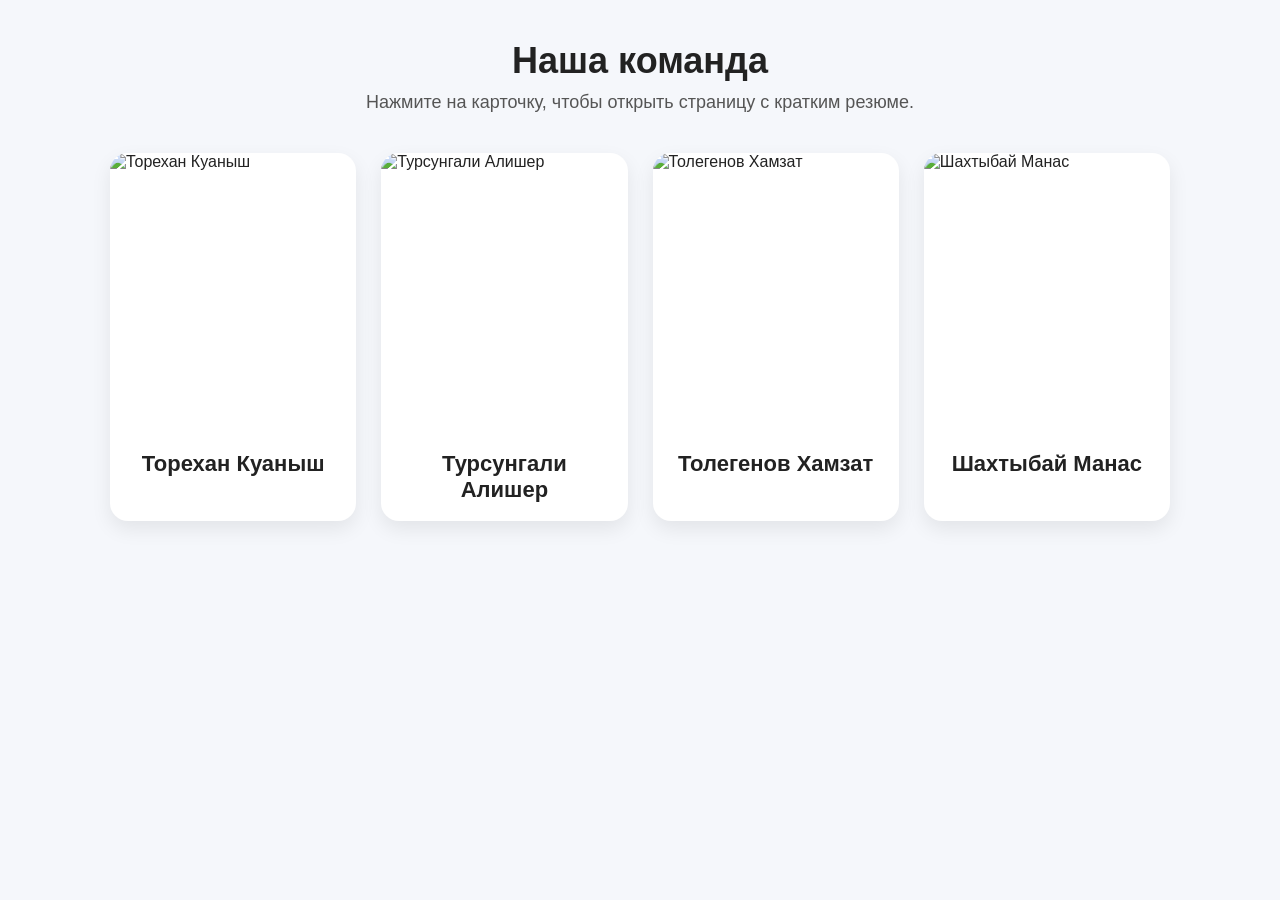
==== index.html @ a9603782 "Add team profile website pages. Create the main team page, individual resume pages, and separate exp" ====
<!DOCTYPE html>
<html lang="ru">
<head>
    <meta charset="UTF-8">
    <meta name="viewport" content="width=device-width, initial-scale=1.0">
    <title>Наша команда</title>
    <link rel="stylesheet" href="style.css">
</head>
<body>
    <header class="page-header">
        <h1>Наша команда</h1>
        <p>Нажмите на карточку, чтобы открыть страницу с кратким резюме.</p>
    </header>
    <main class="container">
        <section class="card-grid">
            <a class="person-card" href="torehan.html">
                <img
                    src="https://coresg-normal.trae.ai/api/ide/v1/text_to_image?prompt=professional%20studio%20portrait%20of%20a%20young%20man%2C%20neutral%20background%2C%20soft%20light%2C%20business%20casual%2C%20realistic%20photo&image_size=portrait_4_3"
                    alt="Торехан Куаныш">
                <h2>Торехан Куаныш</h2>
            </a>
            <a class="person-card" href="tursungali.html">
                <img
                    src="https://coresg-normal.trae.ai/api/ide/v1/text_to_image?prompt=realistic%20portrait%20of%20a%20young%20man%20in%20a%20dark%20shirt%2C%20clean%20background%2C%20soft%20studio%20lighting&image_size=portrait_4_3"
                    alt="Турсунгали Алишер">
                <h2>Турсунгали Алишер</h2>
            </a>
            <a class="person-card" href="tolegenov.html">
                <img
                    src="https://coresg-normal.trae.ai/api/ide/v1/text_to_image?prompt=realistic%20portrait%20photo%20of%20a%20young%20man%20in%20business%20casual%2C%20light%20background%2C%20soft%20natural%20light&image_size=portrait_4_3"
                    alt="Толегенов Хамзат">
                <h2>Толегенов Хамзат</h2>
            </a>
            <a class="person-card" href="shakhtybay.html">
                <img
                    src="https://coresg-normal.trae.ai/api/ide/v1/text_to_image?prompt=professional%20portrait%20of%20a%20young%20man%2C%20friendly%20look%2C%20simple%20background%2C%20realistic%20style&image_size=portrait_4_3"
                    alt="Шахтыбай Манас">
                <h2>Шахтыбай Манас</h2>
            </a>
        </section>
    </main>
</body>
</html>
---- style.css ----
body {
    margin: 0;
    padding: 0;
    font-family: Arial, sans-serif;
    background-color: #f5f7fb;
    color: #222222;
}
* {
    box-sizing: border-box;
}
.page-header {
    text-align: center;
    padding: 40px 20px 20px;
}
.page-header h1 {
    margin: 0 0 10px;
    font-size: 36px;
}
.page-header p {
    margin: 0;
    color: #555555;
    font-size: 18px;
}
.container {
    max-width: 1100px;
    margin: 0 auto;
    padding: 20px;
}
.card-grid {
    display: grid;
    grid-template-columns: repeat(auto-fit, minmax(220px, 1fr));
    gap: 25px;
}
.person-card {
    color: inherit;
    text-decoration: none;
    background-color: #ffffff;
    border-radius: 18px;
    overflow: hidden;
    box-shadow: 0 8px 20px rgba(0, 0, 0, 0.08);
    transition: transform 0.2s ease, box-shadow 0.2s ease;
}
.person-card:hover {
    transform: translateY(-4px);
    box-shadow: 0 12px 24px rgba(0, 0, 0, 0.12);
}
.person-card img {
    width: 100%;
    height: 280px;
    object-fit: cover;
    display: block;
}
.person-card h2 {
    padding: 18px;
    margin: 0;
    font-size: 22px;
    text-align: center;
}
.resume-card {
    max-width: 760px;
    margin: 40px auto;
    background-color: #ffffff;
    border-radius: 20px;
    padding: 30px;
    box-shadow: 0 10px 24px rgba(0, 0, 0, 0.08);
}
.resume-header {
    text-align: center;
    margin-bottom: 30px;
}
.resume-photo {
    width: 220px;
    height: 220px;
    object-fit: cover;
    border-radius: 20px;
    box-shadow: 0 8px 18px rgba(0, 0, 0, 0.12);
}
.resume-header h1 {
    margin: 20px 0 10px;
    font-size: 34px;
}
.resume-section {
    margin-bottom: 20px;
}
.resume-section h2 {
    margin-bottom: 10px;
    color: #1f4fbf;
}
.resume-section ul {
    padding-left: 20px;
    margin: 0;
}
.resume-section p,
.resume-section li {
    line-height: 1.6;
}
.back-link {
    display: inline-block;
    padding: 12px 20px;
    background-color: #1f4fbf;
    color: #ffffff;
    text-decoration: none;
    border-radius: 10px;
    transition: background-color 0.2s ease;
}
.back-link:hover {
    background-color: #173d93;
}
@media (max-width: 600px) {
    .resume-card {
        padding: 20px;
    }
    .resume-header h1 {
        font-size: 28px;
    }
    .resume-photo {
        width: 180px;
        height: 180px;
    }
}
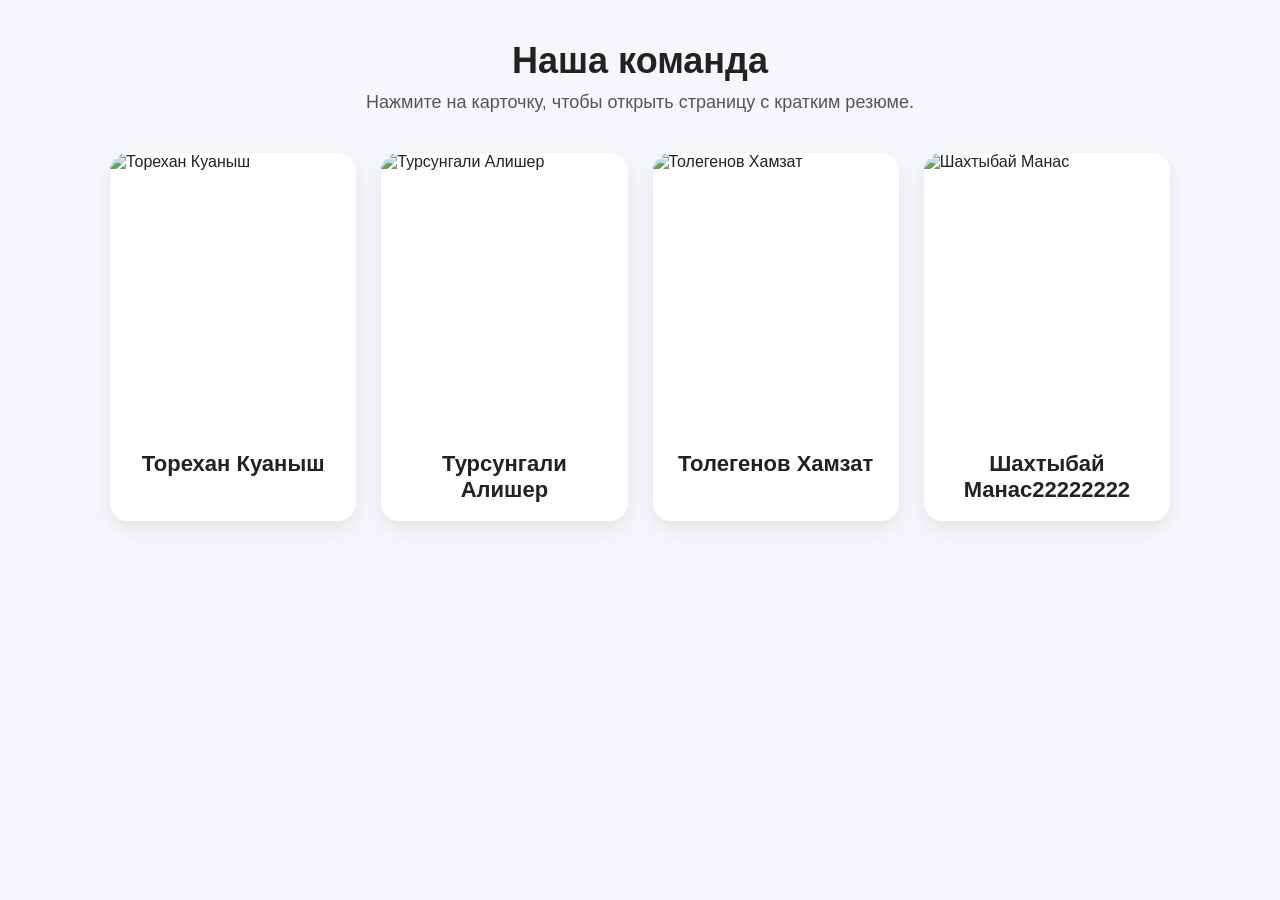
==== commit fa865894: "фйфй" ====
--- a/index.html
+++ b/index.html
@@ -35,7 +35,7 @@
                 <img
                     src="https://coresg-normal.trae.ai/api/ide/v1/text_to_image?prompt=professional%20portrait%20of%20a%20young%20man%2C%20friendly%20look%2C%20simple%20background%2C%20realistic%20style&image_size=portrait_4_3"
                     alt="Шахтыбай Манас">
-                <h2>Шахтыбай Манас</h2>
+                <h2>Шахтыбай Манас22222222</h2>
             </a>
         </section>
     </main>
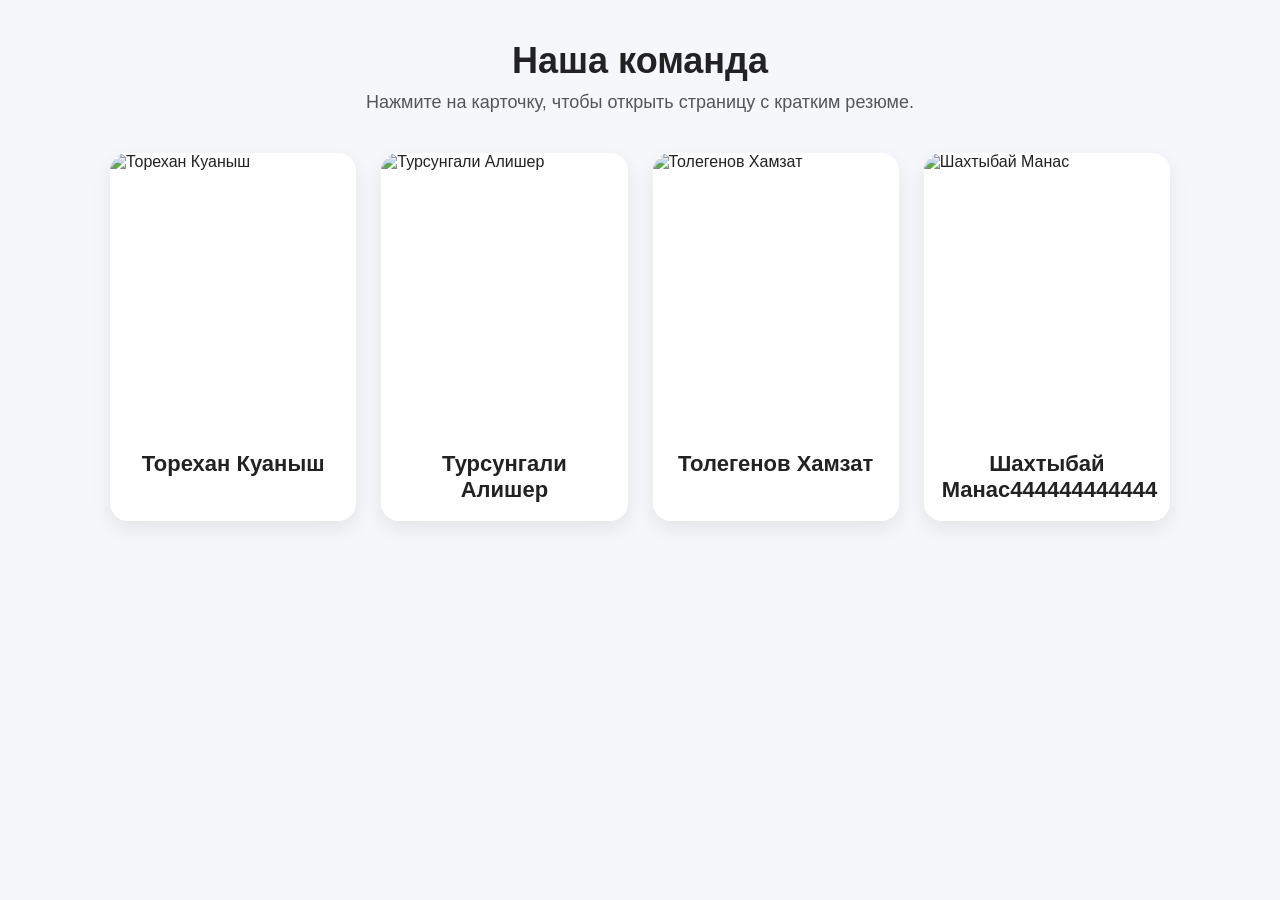
==== commit 77c293a8: "1212" ====
--- a/index.html
+++ b/index.html
@@ -35,7 +35,7 @@
                 <img
                     src="https://coresg-normal.trae.ai/api/ide/v1/text_to_image?prompt=professional%20portrait%20of%20a%20young%20man%2C%20friendly%20look%2C%20simple%20background%2C%20realistic%20style&image_size=portrait_4_3"
                     alt="Шахтыбай Манас">
-                <h2>Шахтыбай Манас22222222</h2>
+                <h2>Шахтыбай Манас444444444444</h2>
             </a>
         </section>
     </main>
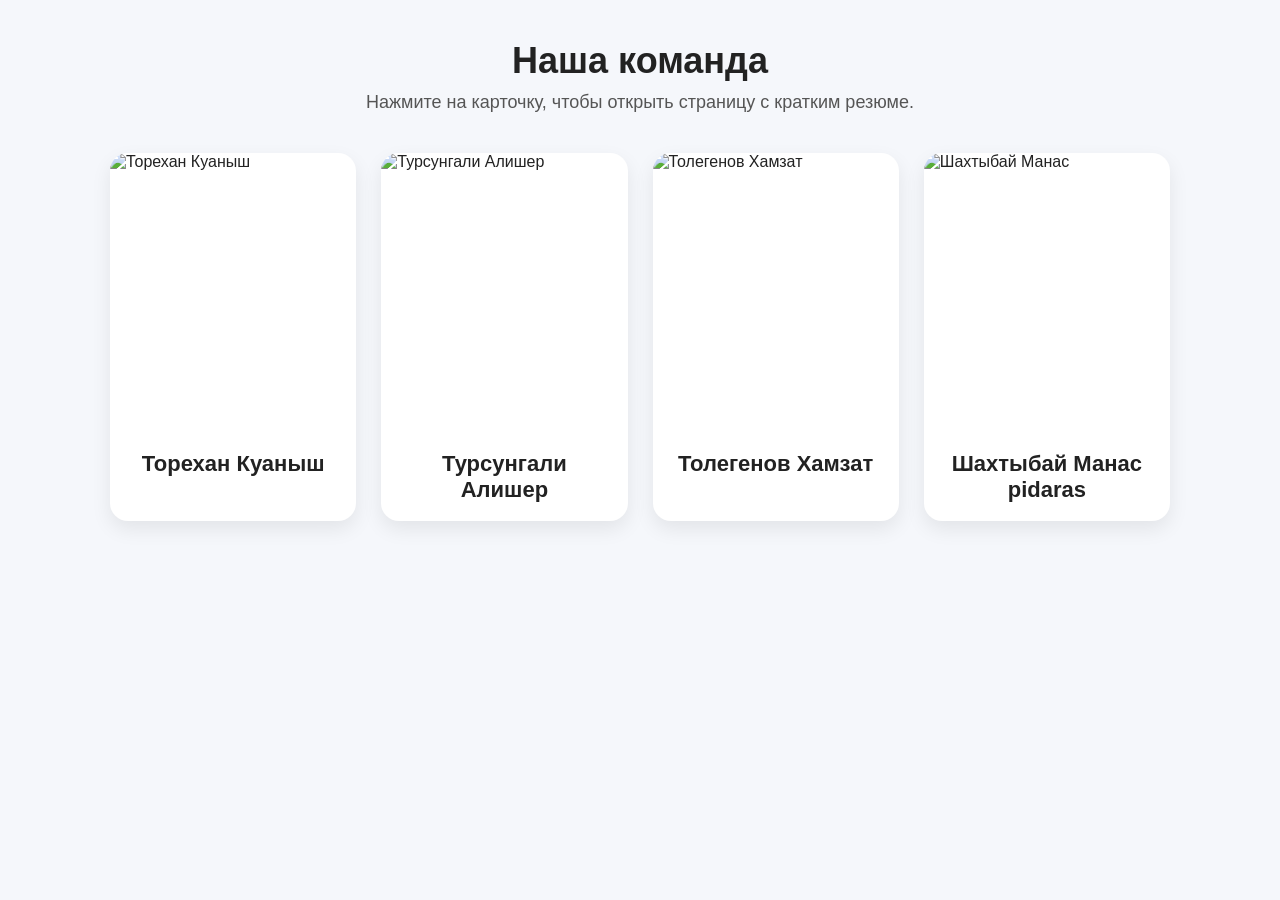
==== commit 85e9a53f: "pid" ====
--- a/index.html
+++ b/index.html
@@ -35,7 +35,7 @@
                 <img
                     src="https://coresg-normal.trae.ai/api/ide/v1/text_to_image?prompt=professional%20portrait%20of%20a%20young%20man%2C%20friendly%20look%2C%20simple%20background%2C%20realistic%20style&image_size=portrait_4_3"
                     alt="Шахтыбай Манас">
-                <h2>Шахтыбай Манас444444444444</h2>
+                <h2>Шахтыбай Манас pidaras</h2>
             </a>
         </section>
     </main>
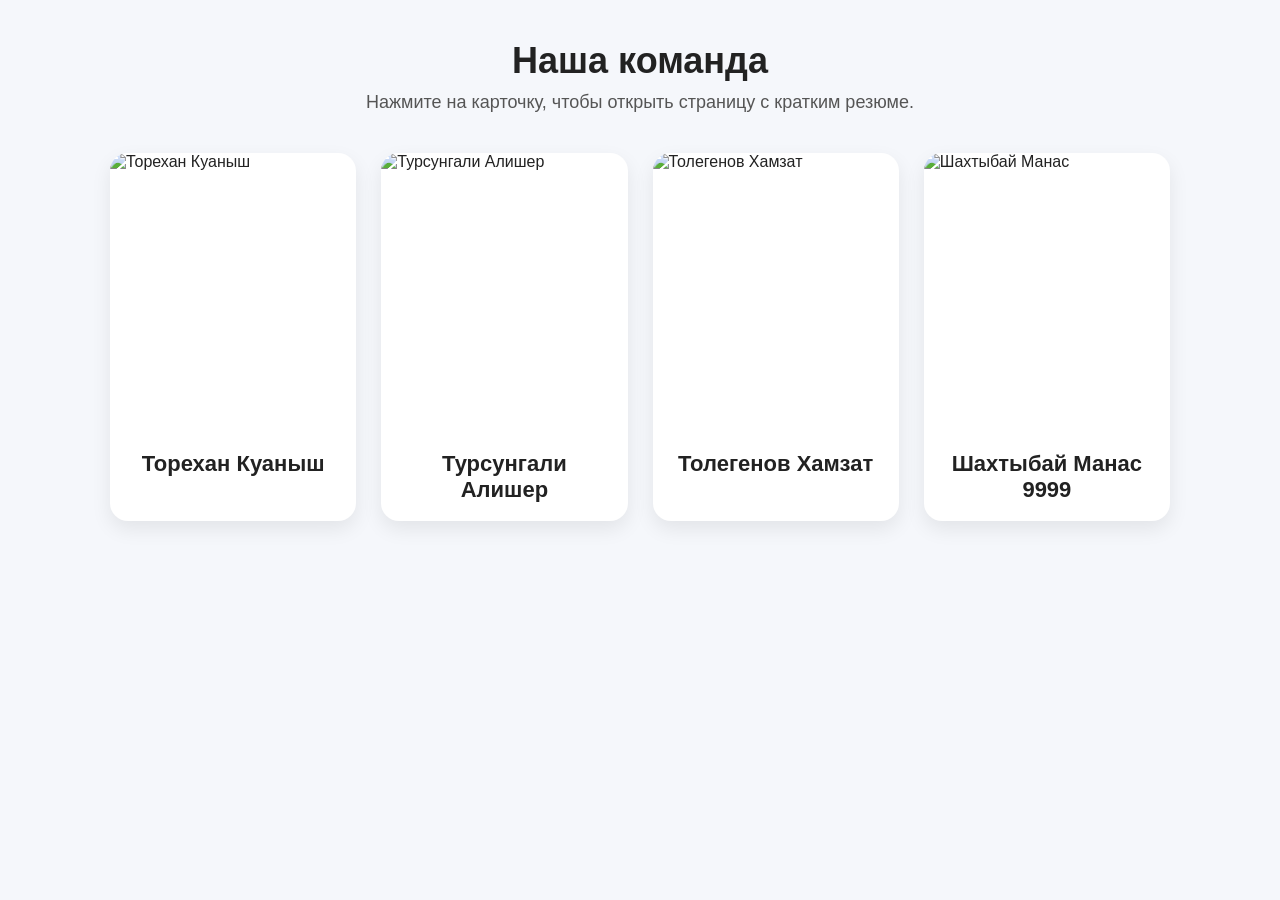
==== commit f7599933: "999" ====
--- a/index.html
+++ b/index.html
@@ -35,7 +35,7 @@
                 <img
                     src="https://coresg-normal.trae.ai/api/ide/v1/text_to_image?prompt=professional%20portrait%20of%20a%20young%20man%2C%20friendly%20look%2C%20simple%20background%2C%20realistic%20style&image_size=portrait_4_3"
                     alt="Шахтыбай Манас">
-                <h2>Шахтыбай Манас pidaras</h2>
+                <h2>Шахтыбай Манас 9999</h2>
             </a>
         </section>
     </main>
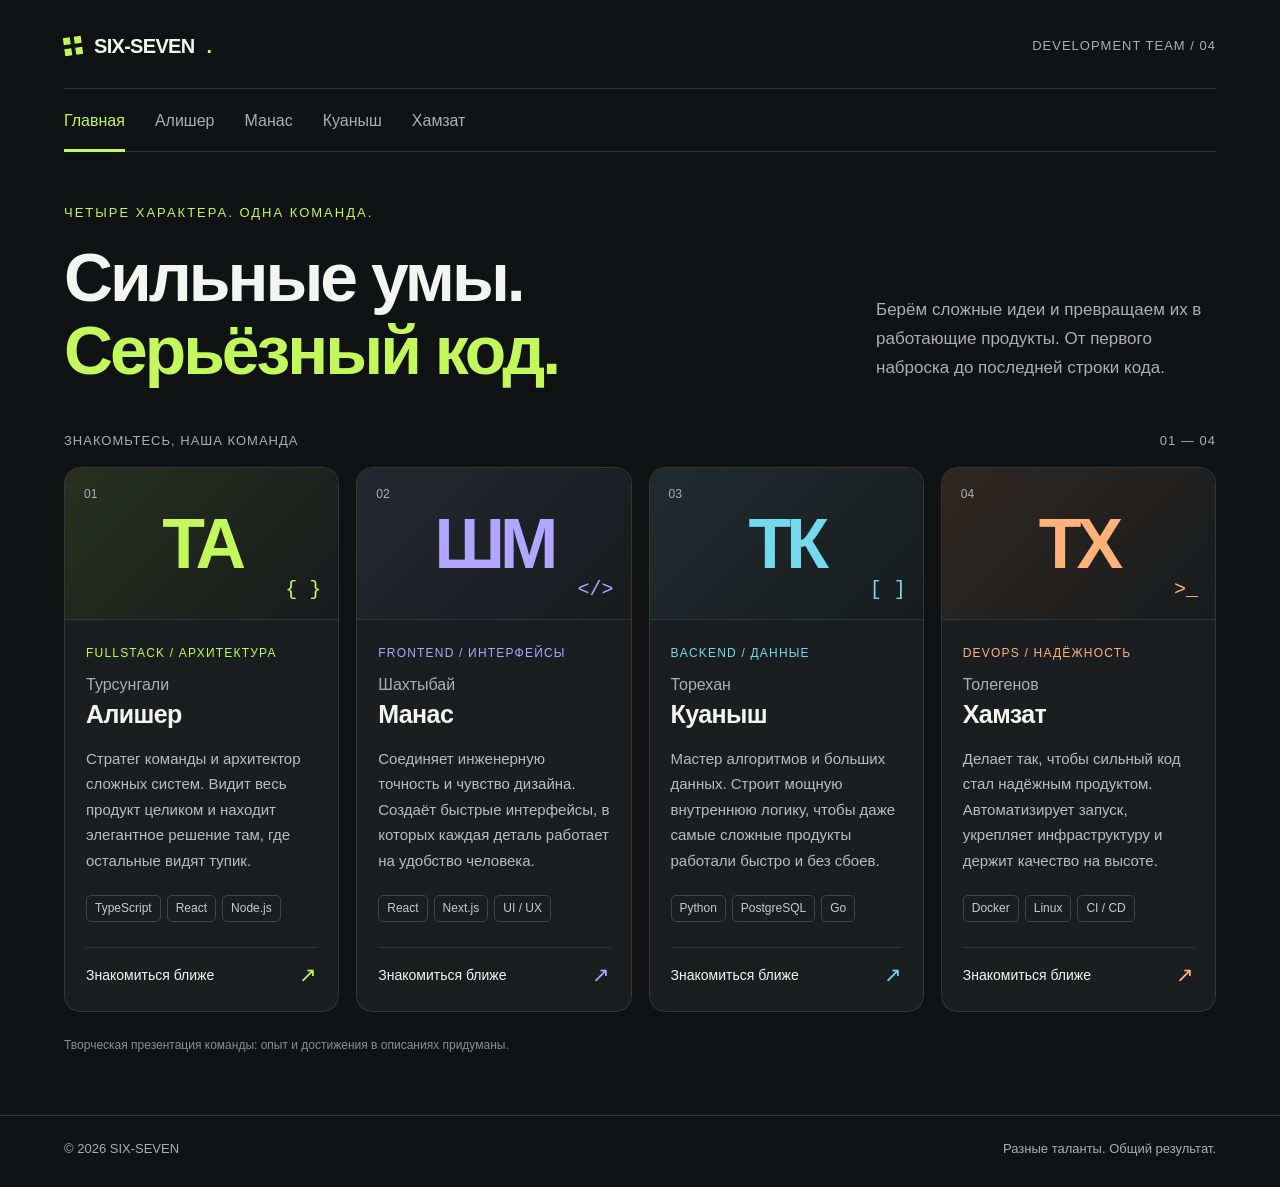
==== commit 998709ad: "Add SIX-SEVEN single-page team website" ====
--- a/index.html
+++ b/index.html
@@ -1,43 +1,31 @@
 <!DOCTYPE html>
 <html lang="ru">
 <head>
-    <meta charset="UTF-8">
-    <meta name="viewport" content="width=device-width, initial-scale=1.0">
-    <title>Наша команда</title>
-    <link rel="stylesheet" href="style.css">
+<meta charset="UTF-8"><meta name="viewport" content="width=device-width,initial-scale=1">
+<meta name="description" content="Четыре сильных разработчика. Одна команда. Знакомьтесь: Алишер, Манас, Куаныш и Хамзат.">
+<title>SIX-SEVEN — Наша команда</title>
+<link rel="icon" type="image/svg+xml" href="data:image/svg+xml,%3Csvg xmlns='http://www.w3.org/2000/svg' viewBox='0 0 40 40'%3E%3Crect width='40' height='40' rx='10' fill='%23c3f85c'/%3E%3Cpath d='M10 10h8v8h-8zm12 0h8v8h-8zM10 22h8v8h-8zm12 0h8v8h-8z' fill='%23101213'/%3E%3C/svg%3E">
+<style>
+:root{color-scheme:dark;--bg:#101213;--surface:#1b1e20;--line:#33373a;--muted:#a9afb3;--lime:#c3f85c}*{box-sizing:border-box}body{margin:0;background:var(--bg);color:#f4f5f1;font-family:Arial,Helvetica,sans-serif;font-size:16px;line-height:1.6}button{font:inherit}button:focus-visible{outline:3px solid var(--lime);outline-offset:5px}button{cursor:pointer}header,main,footer{max-width:1440px;margin:auto;padding-left:5%;padding-right:5%}header{padding-top:30px}.top{display:flex;justify-content:space-between;align-items:center;padding-bottom:26px}.brand{font-size:20px;font-weight:800;letter-spacing:-.7px;display:flex;gap:12px;align-items:center}.mark{display:grid;grid-template-columns:repeat(2,7px);gap:4px;transform:rotate(-8deg)}.mark i{width:7px;height:7px;background:var(--lime)}.edition{color:var(--muted);font-size:13px;letter-spacing:1px}.tabs{display:flex;border-top:1px solid var(--line);border-bottom:1px solid var(--line);gap:30px}.tab{background:none;border:0;color:var(--muted);padding:19px 0 17px;position:relative;font-size:16px;white-space:nowrap}.tab[aria-selected=true]{color:var(--lime)}.tab[aria-selected=true]:after{content:"";position:absolute;height:3px;background:var(--lime);bottom:-1px;left:0;right:0}.tab:hover{color:#fff}main{min-height:72vh;padding-top:51px;padding-bottom:60px}.eyebrow{color:var(--lime);font-size:13px;text-transform:uppercase;letter-spacing:2px;margin:0 0 19px}.intro{display:flex;justify-content:space-between;align-items:flex-end;gap:32px;margin-bottom:43px}h1{font-size:clamp(40px,5.3vw,76px);letter-spacing:-3px;line-height:1.07;margin:0;font-weight:700}h1 span{color:var(--lime)}.intro>p{color:var(--muted);max-width:340px;margin:0 0 5px;font-size:17px;line-height:1.7}.section-label{display:flex;justify-content:space-between;font-size:13px;color:var(--muted);padding-bottom:16px;letter-spacing:1px}.cards{display:grid;grid-template-columns:repeat(4,minmax(0,1fr));gap:17px}.card{--accent:var(--lime);display:flex;flex-direction:column;border:1px solid var(--line);background:var(--surface);border-radius:16px;overflow:hidden;transition:transform .2s,border-color .2s}.card:hover{transform:translateY(-5px);border-color:var(--accent)}.card-top{height:152px;position:relative;padding:20px 22px;display:flex;align-items:center;justify-content:center;border-bottom:1px solid var(--line);background:linear-gradient(135deg,color-mix(in srgb,var(--accent) 11%,#151718),#181b1d)}.initial{font-size:70px;line-height:1;font-weight:800;letter-spacing:-5px;color:var(--accent)}.number{position:absolute;top:17px;left:19px;font-size:12px;color:var(--muted)}.symbol{position:absolute;bottom:13px;right:17px;font-family:monospace;font-size:20px;color:var(--accent)}.card-body{padding:24px 21px;display:flex;flex:1;flex-direction:column}.role{color:var(--accent);font-size:12px;letter-spacing:1.2px;text-transform:uppercase;margin-bottom:11px}h2{font-size:25px;line-height:1.22;letter-spacing:-.6px;margin:0 0 16px}.surname{display:block;color:var(--muted);font-size:16px;font-weight:400;letter-spacing:0;margin-bottom:5px}.card p{color:#b6bdc1;font-size:15px;line-height:1.7;margin:0 0 22px}.tags{display:flex;flex-wrap:wrap;gap:6px;margin-top:auto}.tag{border:1px solid #404548;border-radius:5px;padding:3px 8px;font-size:12px;color:#c5cbcd}.profile-button{margin-top:25px;padding:16px 0 0;width:100%;text-align:left;background:none;border:0;border-top:1px solid var(--line);color:#f4f5f1;display:flex;justify-content:space-between;font-size:14px}.profile-button span{color:var(--accent);font-size:21px;line-height:1}.footnote{color:#888f93;font-size:12px;margin:24px 0 0}footer{display:flex;justify-content:space-between;border-top:1px solid var(--line);padding-top:23px;padding-bottom:27px;color:var(--muted);font-size:13px}.profile{--accent:var(--lime);animation:appear .25s ease}.profile-heading{display:flex;justify-content:space-between;align-items:center;gap:30px;padding-bottom:40px;border-bottom:1px solid var(--line)}.profile-heading h1{font-size:clamp(38px,5vw,68px)}.profile-heading h1 span{display:block;color:#a9afb3;font-weight:400;font-size:.53em;letter-spacing:-1px;margin-bottom:12px}.profile-heading .eyebrow{color:var(--accent)}.monogram{background:var(--surface);border:1px solid var(--line);border-radius:24px;min-width:180px;height:180px;display:grid;place-items:center;font-size:78px;font-weight:800;letter-spacing:-5px;color:var(--accent)}.profile-grid{display:grid;grid-template-columns:1.6fr 1fr;gap:60px;padding-top:38px}.profile h2{font-size:22px;letter-spacing:-.5px}.bio{color:#c4c9cc;font-size:18px;max-width:730px}.expertise{margin:0;padding-left:21px;color:#bdc3c6}.expertise li{padding:0 0 15px 5px}.expertise li::marker{color:var(--accent)}.fact{margin-top:28px;padding:24px;border:1px solid var(--line);border-radius:12px;background:var(--surface)}.fact p{margin:0;color:#bdc3c6}.fact strong{color:var(--accent);display:block;margin-bottom:8px}.back{border:0;background:none;color:var(--muted);padding:0;margin-bottom:30px;font-size:14px}.back:hover{color:#fff}[hidden]{display:none!important}@keyframes appear{from{opacity:.3;transform:translateY(6px)}to{opacity:1;transform:translateY(0)}}@media(min-width:1500px){main{padding-top:70px}.card-top{height:190px}}@media(max-width:1050px){.cards{grid-template-columns:repeat(2,minmax(0,1fr))}.intro{align-items:flex-start}.intro>p{max-width:270px}h1{letter-spacing:-2px}.card-top{height:140px}}@media(max-width:600px){header{padding-top:22px}.edition{font-size:11px}.brand{font-size:18px}.tabs{gap:0;justify-content:space-between}.tab{font-size:14px;padding:16px 2px}.intro{display:block;margin-bottom:32px}.intro>p{max-width:100%;margin-top:23px;font-size:16px}main{padding-top:34px;padding-bottom:38px}.cards{grid-template-columns:1fr}.card{display:grid;grid-template-columns:82px 1fr}.card-top{height:100%;padding:14px 6px;border-bottom:0;border-right:1px solid var(--line)}.initial{font-size:34px;letter-spacing:-2px}.number{left:12px}.symbol{right:12px}.card-body{padding:22px 18px}.profile-grid{grid-template-columns:1fr;gap:30px}.monogram{min-width:74px;height:90px;font-size:34px;letter-spacing:-2px;border-radius:12px}.profile-heading{gap:12px}.profile-heading h1{font-size:37px;letter-spacing:-1.5px}.profile-heading .eyebrow{font-size:11px;letter-spacing:1px}.bio{font-size:16px}footer{gap:18px;font-size:12px}.section-label{font-size:12px}}@media(prefers-reduced-motion:reduce){*{animation:none!important;transition:none!important}}
+</style>
 </head>
 <body>
-    <header class="page-header">
-        <h1>Наша команда</h1>
-        <p>Нажмите на карточку, чтобы открыть страницу с кратким резюме.</p>
-    </header>
-    <main class="container">
-        <section class="card-grid">
-            <a class="person-card" href="torehan.html">
-                <img
-                    src="https://coresg-normal.trae.ai/api/ide/v1/text_to_image?prompt=professional%20studio%20portrait%20of%20a%20young%20man%2C%20neutral%20background%2C%20soft%20light%2C%20business%20casual%2C%20realistic%20photo&image_size=portrait_4_3"
-                    alt="Торехан Куаныш">
-                <h2>Торехан Куаныш</h2>
-            </a>
-            <a class="person-card" href="tursungali.html">
-                <img
-                    src="https://coresg-normal.trae.ai/api/ide/v1/text_to_image?prompt=realistic%20portrait%20of%20a%20young%20man%20in%20a%20dark%20shirt%2C%20clean%20background%2C%20soft%20studio%20lighting&image_size=portrait_4_3"
-                    alt="Турсунгали Алишер">
-                <h2>Турсунгали Алишер</h2>
-            </a>
-            <a class="person-card" href="tolegenov.html">
-                <img
-                    src="https://coresg-normal.trae.ai/api/ide/v1/text_to_image?prompt=realistic%20portrait%20photo%20of%20a%20young%20man%20in%20business%20casual%2C%20light%20background%2C%20soft%20natural%20light&image_size=portrait_4_3"
-                    alt="Толегенов Хамзат">
-                <h2>Толегенов Хамзат</h2>
-            </a>
-            <a class="person-card" href="shakhtybay.html">
-                <img
-                    src="https://coresg-normal.trae.ai/api/ide/v1/text_to_image?prompt=professional%20portrait%20of%20a%20young%20man%2C%20friendly%20look%2C%20simple%20background%2C%20realistic%20style&image_size=portrait_4_3"
-                    alt="Шахтыбай Манас">
-                <h2>Шахтыбай Манас 9999</h2>
-            </a>
-        </section>
-    </main>
-</body>
-</html>
+<header><div class="top"><div class="brand"><span class="mark" aria-hidden="true"><i></i><i></i><i></i><i></i></span>SIX-SEVEN<span style="color:var(--lime)">.</span></div><span class="edition">DEVELOPMENT TEAM / 04</span></div>
+<nav class="tabs" role="tablist" aria-label="Команда"><button class="tab" id="tab-home" role="tab" aria-selected="true" aria-controls="panel-home" data-view="home">Главная</button><button class="tab" id="tab-alisher" role="tab" aria-selected="false" aria-controls="panel-alisher" tabindex="-1" data-view="alisher">Алишер</button><button class="tab" id="tab-manas" role="tab" aria-selected="false" aria-controls="panel-manas" tabindex="-1" data-view="manas">Манас</button><button class="tab" id="tab-kuanysh" role="tab" aria-selected="false" aria-controls="panel-kuanysh" tabindex="-1" data-view="kuanysh">Куаныш</button><button class="tab" id="tab-khamzat" role="tab" aria-selected="false" aria-controls="panel-khamzat" tabindex="-1" data-view="khamzat">Хамзат</button></nav></header>
+<main><section id="panel-home" role="tabpanel" aria-labelledby="tab-home" tabindex="0"><p class="eyebrow">Четыре характера. Одна команда.</p><div class="intro"><h1>Сильные умы.<br><span>Серьёзный код.</span></h1><p>Берём сложные идеи и превращаем их в работающие продукты. От первого наброска до последней строки кода.</p></div><div class="section-label"><span>ЗНАКОМЬТЕСЬ, НАША КОМАНДА</span><span>01 — 04</span></div><div class="cards" id="cards"></div><p class="footnote">Творческая презентация команды: опыт и достижения в описаниях придуманы.</p></section><div id="profiles"></div></main>
+<footer><span>© 2026 SIX-SEVEN</span><span>Разные таланты. Общий результат.</span></footer>
+<script>
+const members=[
+{id:'alisher',first:'Алишер',last:'Турсунгали',initial:'ТА',role:'Fullstack / Архитектура',color:'#c3f85c',symbol:'{ }',tags:['TypeScript','React','Node.js'],summary:'Стратег команды и архитектор сложных систем. Видит весь продукт целиком и находит элегантное решение там, где остальные видят тупик.',bio:'Алишер — тот, кто превращает смелую идею в понятную архитектуру. За плечами — восемь лет разработки: от первых веб-приложений до больших платформ. Одинаково уверенно чувствует себя в интерфейсах, серверной логике и проектировании систем.',bio2:'Умеет разложить сложную задачу на простые шаги, собрать сильное техническое решение и довести его до запуска. Его суперсила — видеть на несколько шагов вперёд и писать код, который хочется поддерживать.',skills:['Архитектура веб-приложений и проектирование API','Полный цикл разработки: от интерфейса до базы данных','Техническое лидерство и ревью кода'],fact:'Масштаб мышления',achievement:'Спроектировал платформу, которая выдерживает миллион запросов в сутки. Уверен: надёжность начинается с хорошего плана.'},
+{id:'manas',first:'Манас',last:'Шахтыбай',initial:'ШМ',role:'Frontend / Интерфейсы',color:'#b2a4ff',symbol:'</>',tags:['React','Next.js','UI / UX'],summary:'Соединяет инженерную точность и чувство дизайна. Создаёт быстрые интерфейсы, в которых каждая деталь работает на удобство человека.',bio:'Манас — мозг и вкус наших интерфейсов. Семь лет превращает сложные сценарии в простые и понятные экраны. Его работа начинается с вопроса «как человеку будет удобнее?» и заканчивается продуктом, которым приятно пользоваться каждый день.',bio2:'Внимателен к типографике, анимациям и мельчайшим деталям поведения. При этом за красивым экраном всегда стоит продуманная структура компонентов, доступность и высокая скорость работы.',skills:['Адаптивные интерфейсы и дизайн-системы','Производительность и доступность веб-приложений','Анимации и сложные пользовательские сценарии'],fact:'Внимание к деталям',achievement:'Создал более 40 интерфейсов и сократил время загрузки большого сервиса в три раза. Ни один лишний пиксель не остаётся незамеченным.'},
+{id:'kuanysh',first:'Куаныш',last:'Торехан',initial:'ТК',role:'Backend / Данные',color:'#74d9ec',symbol:'[ ]',tags:['Python','PostgreSQL','Go'],summary:'Мастер алгоритмов и больших данных. Строит мощную внутреннюю логику, чтобы даже самые сложные продукты работали быстро и без сбоев.',bio:'Куаныш — человек, который держит под контролем всё, что скрыто за интерфейсом. Восемь лет опыта в серверной разработке научили его создавать быстрые API, надёжные базы данных и сервисы, готовые к серьёзным нагрузкам.',bio2:'Любит задачи, где нужно думать глубоко: от оптимизации запросов до обработки больших потоков данных. Спокойно находит причину сложной ошибки и превращает запутанную логику в стройную систему.',skills:['Высоконагруженные сервисы и микросервисы','Моделирование данных и оптимизация SQL','Алгоритмы, интеграции и обработка событий'],fact:'Скорость под нагрузкой',achievement:'Ускорил обработку данных в десять раз и построил систему для миллионов записей. Его правило: сначала понять, затем оптимизировать.'},
+{id:'khamzat',first:'Хамзат',last:'Толегенов',initial:'ТХ',role:'DevOps / Надёжность',color:'#ffb17c',symbol:'>_',tags:['Docker','Linux','CI / CD'],summary:'Делает так, чтобы сильный код стал надёжным продуктом. Автоматизирует запуск, укрепляет инфраструктуру и держит качество на высоте.',bio:'Хамзат — опора команды, когда пора выпускать продукт в большой мир. Семь лет занимается инфраструктурой, автоматизацией и качеством. Умеет выстроить путь от изменения в коде до стабильного релиза без лишней ручной работы.',bio2:'Продумывает мониторинг, резервное копирование и восстановление заранее. Находит слабые места до того, как они станут проблемой, и помогает команде выпускать обновления уверенно и регулярно.',skills:['Автоматизация сборки, тестирования и релизов','Контейнеризация и облачная инфраструктура','Мониторинг, безопасность и отказоустойчивость'],fact:'Надёжность в основе',achievement:'Сократил выпуск обновлений с нескольких часов до десяти минут. Построил инфраструктуру с доступностью 99,99%.'}
+];
+document.getElementById('cards').innerHTML=members.map((m,i)=>`<article class="card" style="--accent:${m.color}"><div class="card-top" aria-hidden="true"><span class="number">0${i+1}</span><span class="initial">${m.initial}</span><span class="symbol">${m.symbol.replaceAll('<','&lt;')}</span></div><div class="card-body"><div class="role">${m.role}</div><h2><span class="surname">${m.last}</span>${m.first}</h2><p>${m.summary}</p><div class="tags">${m.tags.map(t=>`<span class="tag">${t}</span>`).join('')}</div><button class="profile-button" data-view="${m.id}" aria-label="Открыть профиль: ${m.last} ${m.first}">Знакомиться ближе <span aria-hidden="true">↗</span></button></div></article>`).join('');
+document.getElementById('profiles').innerHTML=members.map(m=>`<section class="profile" id="panel-${m.id}" role="tabpanel" aria-labelledby="tab-${m.id}" tabindex="0" style="--accent:${m.color}" hidden><button class="back" data-view="home">← Вся команда</button><div class="profile-heading"><div><p class="eyebrow">${m.role}</p><h1><span>${m.last}</span>${m.first}</h1></div><div class="monogram" aria-hidden="true">${m.initial}</div></div><div class="profile-grid"><div><h2>Сильный ум. Свой подход.</h2><p class="bio">${m.bio}</p><p class="bio">${m.bio2}</p><div class="tags">${m.tags.map(t=>`<span class="tag">${t}</span>`).join('')}</div></div><div><h2>В чём моя сила</h2><ul class="expertise">${m.skills.map(s=>`<li>${s}</li>`).join('')}</ul><div class="fact"><strong>${m.fact}</strong><p>${m.achievement}</p></div></div></div><p class="footnote">Опыт и достижения — часть придуманного презентационного образа.</p></section>`).join('');
+const tabs=[...document.querySelectorAll('[role="tab"]')];
+function activate(id,focus=false){if(!['home',...members.map(m=>m.id)].includes(id))return;document.querySelectorAll('[role="tabpanel"]').forEach(p=>p.hidden=p.id!=='panel-'+id);tabs.forEach(t=>{const selected=t.dataset.view===id;t.setAttribute('aria-selected',String(selected));t.tabIndex=selected?0:-1});document.title=id==='home'?'SIX-SEVEN — Наша команда':members.find(m=>m.id===id).first+' — SIX-SEVEN';if(focus)document.getElementById('tab-'+id).focus()}
+document.addEventListener('click',e=>{const button=e.target.closest('button[data-view]');if(button){activate(button.dataset.view,true);if(!button.matches('[role="tab"]'))window.scrollTo({top:0,behavior:matchMedia('(prefers-reduced-motion: reduce)').matches?'instant':'smooth'})}});
+document.querySelector('[role="tablist"]').addEventListener('keydown',e=>{const i=tabs.indexOf(document.activeElement);if(i<0)return;let next;if(e.key==='ArrowRight')next=(i+1)%tabs.length;if(e.key==='ArrowLeft')next=(i+tabs.length-1)%tabs.length;if(e.key==='Home')next=0;if(e.key==='End')next=tabs.length-1;if(next!==undefined){e.preventDefault();activate(tabs[next].dataset.view,true)}});
+</script>
+</body></html>
